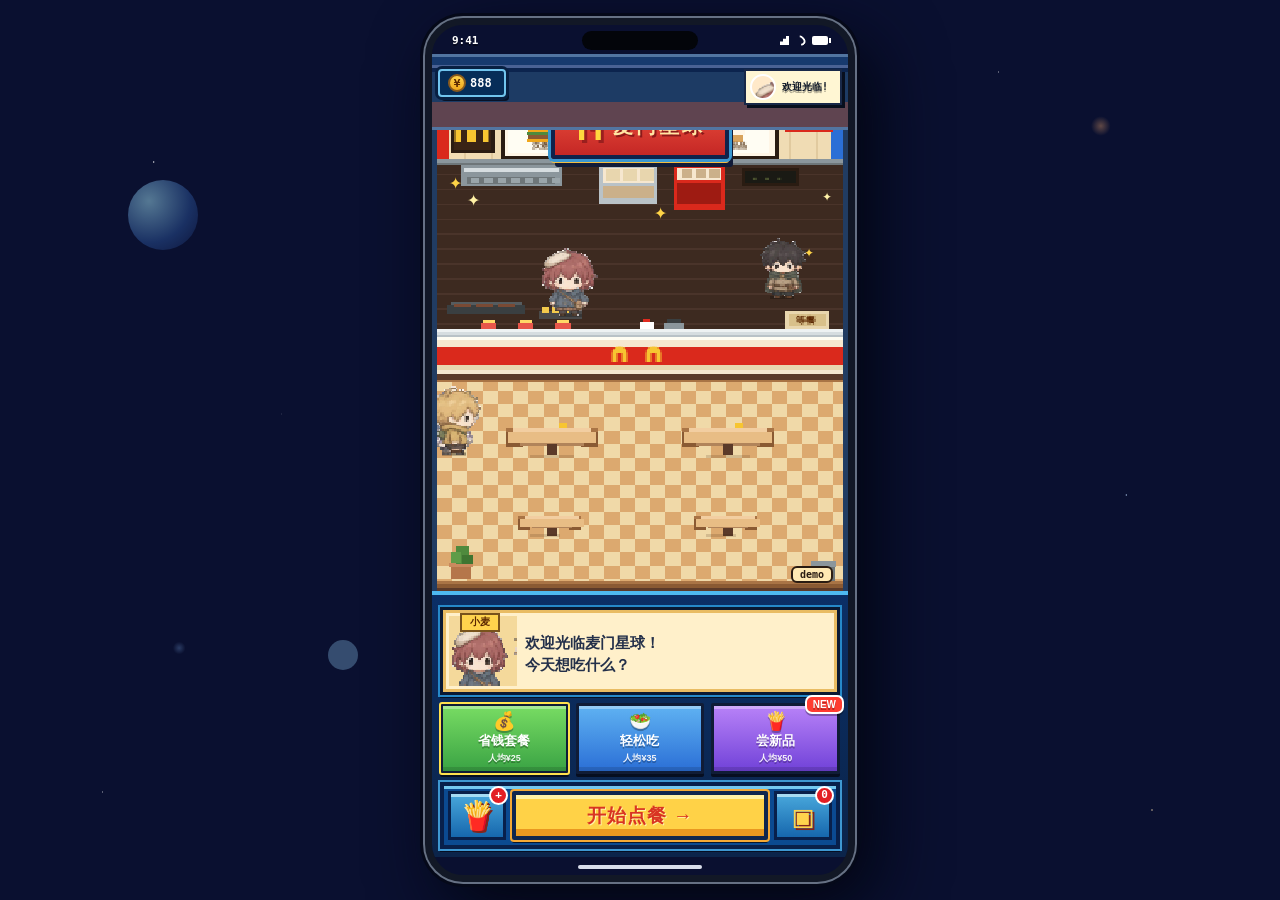
==== docs/index.html @ 7ef3aaca "新增 GitHub Pages 静态演示版：docs/ 目录（static-api.js 垫片在浏览器本地实现推荐引擎/demo订单/评价墙，无真实支付）" ====
<!DOCTYPE html>
<html lang="zh-CN">
<head>
<meta charset="UTF-8">
<meta name="viewport" content="width=device-width, initial-scale=1.0, maximum-scale=1.0, user-scalable=no, viewport-fit=cover">
<title>麦门星球 · AI 点单小游戏</title>
<link rel="stylesheet" href="style.css">
</head>
<body>
  <!-- 星空背景（桌面端手机壳外可见） -->
  <div id="sky" class="stars"></div>

  <!-- 手机机身 -->
  <div id="phone" class="stars">
    <div id="island"></div>
    <div id="statusbar">
      <span>9:41</span>
      <span class="sb-right"><i class="sig"></i><i class="wifi"></i><i class="bat"></i></span>
    </div>

    <div id="app">
      <!-- 顶部 HUD -->
      <div id="hud">
        <div class="coin"><span class="c-ico">¥</span><b id="coins">888</b></div>
        <div class="welcome"><span class="mini-avatar" id="mini-avatar"></span><span>欢迎光临!</span></div>
      </div>

      <!-- 场景：像素门店 -->
      <div id="scene-wrap">
        <canvas id="scene" width="240" height="280"></canvas>
        <!-- 招牌（DOM 层，文字更锐） -->
        <div id="plaque"><span class="arch">M</span><span class="pt">麦门星球</span></div>
        <!-- 取餐号高光时刻 -->
        <div id="plate" class="hidden">
          <div class="plate-store" id="plate-store">麦门星球示例餐厅</div>
          <div class="plate-no" id="plate-no">No.888</div>
          <div class="plate-hint">凭这个号去门店取餐 ↑</div>
        </div>
        <span id="mode-tag">demo</span>
      </div>

      <!-- 底部：对话 + 选项 + 主按钮 -->
      <div id="panel">
        <div id="dialog">
          <div class="avatar" id="avatar"></div>
          <div class="bubble"><span class="tag">小麦</span><span id="speech">今天想吃什么？</span></div>
        </div>
        <div id="card" class="hidden"></div>
        <div id="options"></div>
        <div id="actionbar">
          <div class="action-icon fries"><span>🍟</span><b>+</b></div>
          <button id="primary"><span id="primary-label">开始点餐 →</span></button>
          <div class="action-icon bag"><span>▣</span><b id="bag-count">0</b></div>
        </div>
      </div>
    </div>
  </div>

  <script src="static-api.js"></script>
  <script src="scene.js"></script>
  <script src="game.js"></script>
</body>
</html>
---- docs/style.css ----
/* 麦门星球 —— 星空手机壳 + 像素门店 + 底部对话条（对应 UI 设计稿） */
* { margin: 0; padding: 0; box-sizing: border-box; -webkit-tap-highlight-color: transparent; }
html, body { height: 100%; }
body {
  display: flex; align-items: center; justify-content: center;
  background: #070b24;
  font-family: "PingFang SC", "Microsoft YaHei", monospace;
  user-select: none; overflow: hidden;
}

/* ---------- 星空（CSS 像素星点，无图片依赖） ---------- */
.stars {
  background-color: #0a1030;
  background-image:
    radial-gradient(2px 2px at 12% 18%, rgba(255,255,255,.95), transparent 60%),
    radial-gradient(1.5px 1.5px at 78% 8%, rgba(255,255,255,.75), transparent 60%),
    radial-gradient(2px 2px at 33% 62%, rgba(255,246,200,.85), transparent 60%),
    radial-gradient(1px 1px at 55% 40%, rgba(255,255,255,.65), transparent 60%),
    radial-gradient(2px 2px at 88% 55%, rgba(190,220,255,.85), transparent 60%),
    radial-gradient(1px 1px at 66% 78%, rgba(255,255,255,.55), transparent 60%),
    radial-gradient(1.5px 1.5px at 8% 88%, rgba(255,255,255,.75), transparent 60%),
    radial-gradient(1px 1px at 42% 12%, rgba(255,255,255,.6), transparent 60%),
    radial-gradient(2px 2px at 90% 90%, rgba(255,230,180,.85), transparent 60%),
    radial-gradient(1px 1px at 22% 46%, rgba(255,255,255,.55), transparent 60%),
    radial-gradient(14px 14px at 86% 14%, rgba(255,176,110,.35), transparent 70%),
    radial-gradient(9px 9px at 14% 72%, rgba(140,190,255,.25), transparent 70%);
}
#sky { position: fixed; inset: 0; }

/* ---------- 手机机身 ---------- */
#phone {
  position: relative; z-index: 1;
  width: 100%; max-width: 430px; height: 100%; max-height: 932px;
  display: flex; flex-direction: column; overflow: hidden;
}
@media (min-width: 480px) {
  #phone {
    border-radius: 34px; border: 7px solid #1b2450;
    box-shadow: 0 0 0 3px #070b24, 0 26px 60px rgba(0,0,0,.65);
  }
}

/* 状态栏 */
#statusbar {
  flex: none; display: flex; justify-content: space-between; align-items: center;
  padding: 8px 20px 4px; font-size: 13px; font-weight: 700; color: #fff;
  text-shadow: 0 2px 0 rgba(0,0,0,.4);
}
.sb-right { display: inline-flex; align-items: center; gap: 6px; }
.sig, .wifi, .bat { display: inline-block; background: #fff; }
.sig { width: 12px; height: 9px; clip-path: polygon(0 100%, 25% 100%, 25% 60%, 50% 60%, 50% 30%, 75% 30%, 75% 0, 100% 0, 100% 100%); }
.wifi { width: 11px; height: 9px; border-radius: 50%; background: transparent;
  border: 2px solid #fff; border-bottom-color: transparent; border-left-color: transparent; transform: rotate(45deg); }
.bat { width: 16px; height: 9px; border-radius: 2px; position: relative; }
.bat::after { content: ''; position: absolute; right: -3px; top: 2px; width: 2px; height: 5px; background: #fff; }

#app { flex: 1; display: flex; flex-direction: column; min-height: 0; position: relative; }

/* ---------- 顶部 HUD ---------- */
#hud {
  position: absolute; top: 6px; left: 0; right: 0; z-index: 5;
  display: flex; justify-content: space-between; align-items: center;
  padding: 0 12px; pointer-events: none;
}
.coin {
  display: inline-flex; align-items: center; gap: 4px;
  background: linear-gradient(#fffdf3, #ffe9b3);
  border: 3px solid #2a1c12; border-radius: 20px;
  padding: 3px 12px 3px 8px; font-weight: 900; font-size: 15px; color: #6b3f10;
  box-shadow: 3px 3px 0 rgba(0,0,0,.35);
}
.c-ico {
  display: inline-flex; align-items: center; justify-content: center;
  width: 18px; height: 18px; border-radius: 50%;
  background: linear-gradient(#ffd34d, #f0a71c); border: 2px solid #8a5a1d;
  font-size: 11px; color: #5a2600; font-style: normal; font-weight: 900;
}
.welcome {
  display: inline-flex; align-items: center; gap: 6px;
  background: linear-gradient(#e8564a, #c1271b);
  border: 3px solid #2a1c12; border-radius: 20px;
  padding: 3px 12px 3px 4px; font-weight: 800; font-size: 14px; color: #fff;
  text-shadow: 0 2px 0 rgba(0,0,0,.35);
  box-shadow: 3px 3px 0 rgba(0,0,0,.35);
}
.mini-avatar {
  width: 26px; height: 26px; border-radius: 50%;
  border: 2px solid #fff; background: #ffe9c9;
  background-repeat: no-repeat; background-size: 177px 238px; /* 4格图集 1.2 倍 */
}

/* ---------- 场景 ---------- */
#scene-wrap { flex: 1; position: relative; min-height: 0; overflow: hidden; }
#scene { position: absolute; inset: 0; width: 100%; height: 100%; image-rendering: pixelated; }

/* 招牌门头 */
#plaque {
  position: absolute; top: 0; left: 50%; transform: translateX(-50%); z-index: 4;
  display: flex; align-items: center; gap: 8px;
  padding: 6px 18px 10px; border-radius: 0 0 14px 14px;
  background: linear-gradient(#e8564a, #c1271b);
  border: 4px solid #2a1c12; border-top: 0;
  box-shadow: 4px 4px 0 rgba(0,0,0,.35);
}
#plaque .arch {
  display: inline-flex; align-items: center; justify-content: center;
  width: 24px; height: 24px; border-radius: 50%;
  background: linear-gradient(#ffd34d, #f0a71c); border: 3px solid #8a5a1d;
  color: #a4160e; font-weight: 900; font-size: 15px;
}
#plaque .pt {
  font-size: 21px; font-weight: 900; color: #ffd34d; letter-spacing: 3px;
  text-shadow: 2px 2px 0 #7e140c;
}

/* 模式角标 */
#mode-tag {
  position: absolute; right: 10px; bottom: 8px; z-index: 5;
  font-size: 10px; font-weight: 800; color: #2a1c12;
  background: #ffe9b3; border: 2px solid #2a1c12; border-radius: 6px; padding: 1px 7px;
}
#mode-tag.live { background: #da291c; color: #fff; border-color: #7e140c; }

/* 取餐号弹层 */
#plate {
  position: absolute; inset: 0; z-index: 6;
  display: flex; flex-direction: column; align-items: center; justify-content: center; gap: 8px;
  background: rgba(24, 14, 6, .62);
}
#plate.hidden { display: none; }
.plate-store {
  background: #ffd34d; color: #4a2410; font-weight: 900;
  padding: 5px 14px; border: 4px solid #2a1c12; font-size: 14px;
  box-shadow: 4px 4px 0 rgba(0,0,0,.4);
}
.plate-no {
  font-size: 54px; font-weight: 900; color: #fff; letter-spacing: 3px;
  background: #da291c; border: 5px solid #7e140c; padding: 4px 28px;
  box-shadow: 6px 6px 0 rgba(0,0,0,.45);
}
.plate-hint { color: #ffe9b3; font-size: 13px; font-weight: 700; text-shadow: 1px 1px 0 #2a160a; }

/* ---------- 底部面板 ---------- */
#panel {
  flex: none; display: flex; flex-direction: column; gap: 10px;
  padding: 14px 14px calc(14px + env(safe-area-inset-bottom));
}

/* 对话框 */
#dialog { display: flex; align-items: stretch; gap: 0; border:4px solid #0a1d45; outline:2px solid #2689c9; background:#fff2cb; box-shadow:inset 0 3px 0 #ffe18a,0 4px 0 #050e23; padding:6px; }
.avatar {
  flex: none; width: 62px; height: 62px; border-radius: 50%;
  border: 4px solid #16233f; background: #ffe9c9; overflow: hidden;
  box-shadow: 3px 3px 0 rgba(0,0,0,.35);
  background-repeat: no-repeat;
}
.bubble {
  position: relative; flex: 1; min-width: 0;
  background: #fffdf3; border: 4px solid #16233f; border-radius: 12px;
  padding: 10px 12px; font-size: 15px; font-weight: 700; color: #24304a; line-height: 1.45;
  box-shadow: 4px 4px 0 rgba(0,0,0,.35);
}
.bubble .tag {
  position: absolute; top: -13px; left: 10px;
  background: #ffd34d; border: 3px solid #16233f; border-radius: 8px;
  padding: 1px 9px; font-size: 12px; font-weight: 900; color: #5a2600;
}
#speech { display: block; }
#speech small, #speech .dim { color: #7c8aa5; font-size: 12px; font-weight: 600; }

/* 订单小票卡 */
#card {
  background: #fffdf3; border: 4px solid #16233f; border-radius: 12px;
  padding: 8px 11px; font-size: 13px; color: #33405a; line-height: 1.5;
  max-height: 128px; overflow-y: auto; box-shadow: 4px 4px 0 rgba(0,0,0,.3);
}
#card .c-hdr { display: flex; justify-content: space-between; font-weight: 900; color: #16233f; }
#card .c-row { display: flex; justify-content: space-between; }
#card .c-sum { border-top: 2px dashed #b9c4d8; margin-top: 4px; padding-top: 4px; font-weight: 900; color: #c1271b; }
#card .c-reason { color: #7c8aa5; font-size: 12px; }
#card .bar { height: 10px; border: 2px solid #16233f; border-radius: 6px; background: #e8edf5; overflow: hidden; margin-top: 6px; }
#card .bar i { display: block; height: 100%; background: linear-gradient(90deg, #6fd35b, #ffd34d); }
.hidden { display: none !important; }

/* 选项卡片 */
#options { display: grid; grid-template-columns: repeat(3, 1fr); gap: 10px; }
#options.cols2 { grid-template-columns: repeat(2, 1fr); }
.opt {
  position: relative; min-height: 68px; padding: 6px 4px;
  border: 4px solid #101a33; border-radius: 12px;
  background: linear-gradient(#5fb2f2, #2b6fd6);
  color: #fff; font-weight: 800; font-size: 16px;
  display: flex; flex-direction: column; align-items: center; justify-content: center; gap: 2px;
  box-shadow: 0 5px 0 rgba(0,0,0,.38); text-shadow: 0 2px 0 rgba(0,0,0,.28);
  cursor: pointer;
}
.opt.tone-green  { background: linear-gradient(#78dc63, #3aa344); }
.opt.tone-purple { background: linear-gradient(#b882f8, #7142d8); }
.opt.tone-red    { background: linear-gradient(#ff7a6e, #d33a2a); }
.opt.tone-yellow { background: linear-gradient(#ffd867, #f0a71c); color: #5a2600; text-shadow: 0 2px 0 rgba(255,255,255,.5); }
.opt:active { transform: translateY(3px); box-shadow: 0 2px 0 rgba(0,0,0,.38); }
.opt.sel { outline: 4px solid #ffe14d; outline-offset: -1px; }
.opt .oi { font-size: 21px; line-height: 1; }
.opt .os { font-size: 11px; font-weight: 700; opacity: .92; }
.opt .new {
  position: absolute; top: -11px; right: -7px;
  background: #ff3b30; color: #fff; font-size: 10px; font-weight: 900;
  padding: 2px 6px; border-radius: 7px; border: 2px solid #fff;
  box-shadow: 0 2px 0 rgba(0,0,0,.3);
}
.opt .check { position: absolute; top: 4px; left: 6px; font-size: 12px; }

/* 主按钮 */
#primary {
  width: 100%; height: 58px;
  border: 4px solid #6b3400; border-radius: 14px;
  background: linear-gradient(#ffd867, #f5a01c);
  color: #5a2600; font-weight: 900; font-size: 20px; letter-spacing: 1px;
  box-shadow: 0 6px 0 #b96f00;
  display: flex; align-items: center; justify-content: center; gap: 10px;
  cursor: pointer;
}
/* Reference-driven presentation: metallic phone, RPG frames, compact single screen. */
#phone { width:min(430px,94vw); height:96dvh; max-height:940px; border:7px solid #121826; border-radius:38px; box-shadow:0 0 0 2px #667184,0 0 0 5px #050919,18px 24px 70px #020510; padding-bottom:18px; }
#phone::after { content:''; position:absolute; bottom:6px; left:35%; width:30%; height:4px; border-radius:8px; background:#d9deeb; }
#island { position:absolute; top:6px; left:36%; width:28%; height:19px; border-radius:20px; background:#03050a; z-index:20; }
#statusbar { padding:9px 20px 7px; font-size:11px; }
#hud { position:absolute; top:0; left:0; right:0; padding:12px 6px; height:76px; flex:none; background:linear-gradient(#173a6e 0 11%,#4a6294 11% 15%,#0c244e 15% 21%,#1d3b64 21% 65%,#5f4450 65%); border-block:3px solid #5275a1; z-index:8; align-items:flex-start; }
#hud .coin { color:#fff; background:#062d58; border-color:#71c5ee; box-shadow:0 0 0 3px #082042,3px 4px 0 #071227; }
#hud .welcome { color:#121b2b; background:#fff6d3; border-color:#182848; border-radius:0; box-shadow:3px 3px 0 #080f1e; font-size:10px; }
.coin,.welcome { font-size:12px; border-radius:4px; border-width:2px; }
#plaque { top:41px; padding:6px 20px 8px; border:4px solid #10224b; border-radius:3px; background:linear-gradient(#ef5440,#c52725); box-shadow:0 0 0 3px #3b98d1,0 4px 0 #f3bd42,4px 8px 0 #111b38; }
#plaque::before,#plaque::after { content:'✦'; position:absolute; color:#ffd94d; font-size:15px; top:15px; }
#plaque::before { left:-19px; } #plaque::after { right:-19px; }
#plaque .arch { width:30px; height:42px; border:0; border-radius:0; background:transparent; font-size:42px; line-height:42px; color:#ffd93e; text-shadow:3px 3px 0 #9a1f1e; }
#plaque .pt { font-size:25px; letter-spacing:2px; text-shadow:2px 2px 0 #8c191a; }
#plaque .pt { font-size:20px; letter-spacing:3px; color:#ffe7a4; }
#scene-wrap { border-inline:5px solid #213c62; background:#e6c48a; padding-top:24px; }
#scene-wrap::before { content:'✦'; position:absolute; left:12px; top:115px; z-index:5; color:#ffd447; font-size:22px; text-shadow:18px 17px 0 #fff1a5,205px 30px 0 #ffd447; }
#scene-wrap::after { content:'✦'; position:absolute; right:11px; top:132px; z-index:5; color:#fff2a8; font-size:16px; text-shadow:-18px 56px 0 #ffd447; }
#scene { object-fit:fill; }
#panel { background:linear-gradient(#0b2f66,#0b244a); border-top:4px solid #4eb9ef; gap:8px; padding:12px 8px 8px; max-height:48%; overflow:auto; flex-shrink:0; }
#actionbar { display:grid; grid-template-columns:58px 1fr 58px; gap:6px; align-items:center; padding:5px 4px; background:#0b4a91; border:4px solid #08204b; outline:2px solid #3e98d1; box-shadow:inset 0 3px 0 #74c8ef,0 3px 0 #050e23; }
#actionbar #primary { width:100%; }
.action-icon { height:49px; position:relative; display:flex; align-items:center; justify-content:center; border:3px solid #08204b; background:linear-gradient(#49a8dc,#1667ad); box-shadow:inset 0 3px 0 #a6dcf3; color:#ffd34d; }
.action-icon span { font-size:28px; filter:drop-shadow(2px 2px 0 #82251d); }
.action-icon b { position:absolute; right:-5px; top:-8px; min-width:19px; height:19px; padding:0 4px; border-radius:12px; background:#e31e24; border:2px solid #fff; color:#fff; font:bold 11px monospace; text-align:center; }
.action-icon.bag span { color:#ffd34d; font-size:31px; }
#dialog { gap:0; border:3px solid #0a1933; background:#fff0ca; box-shadow:inset 0 0 0 3px #e9bc63,0 3px 0 #061226; padding:6px; min-height:76px; }
.avatar { width:68px; height:70px; border-radius:0; border:0; background-color:#f4d99b; box-shadow:none; image-rendering:pixelated; }
.bubble { border:0; border-radius:0; box-shadow:none; background:transparent; padding:17px 8px 6px; font-size:15px; }
.bubble .tag { top:-3px; left:-57px; border-radius:0; border:2px solid #79531c; font-size:10px; padding:0 8px; }
#options { gap:7px; }
#options.cols1 { grid-template-columns:1fr; }
#options.cols5 { grid-template-columns:repeat(5,minmax(0,1fr)); }
.opt { min-height:66px; border-radius:2px; border:3px solid #101c36; font-size:13px; box-shadow:inset 0 3px 0 #ffffff55,inset 0 -4px 0 #00000022,0 3px 0 #060e20; }
.opt .oi { font-size:18px; }
.opt .os { font-size:9px; }
.opt.sel { outline-width:2px; }
#primary { position:relative; flex:none; height:49px; border-radius:2px; border:4px solid #10264d; outline:2px solid #f4a936; color:#d93422; background:linear-gradient(#fff0a4 0 10%,#ffd247 10% 82%,#e99820 82%); box-shadow:0 3px 0 #07172e; font-size:19px; font-weight:900; text-shadow:1px 1px 0 #fff4a9; }
#card { border-radius:2px; max-height:110px; flex-shrink:0; font-size:12px; }
#sky::after { content:''; position:absolute; width:70px; height:70px; left:10%; top:20%; border-radius:50%; background:radial-gradient(circle at 30% 30%,#87bdd5,#254786 60%,#101a44); box-shadow:180px 440px 0 -20px #527599; opacity:.6; }
@media(max-height:740px) { #panel { gap:6px; padding:9px 7px; } .opt { min-height:50px; } #primary { height:44px; } #dialog { min-height:64px; } .avatar { height:52px; } #plaque .pt { font-size:16px; } }
#primary:active { transform: translateY(3px); box-shadow: 0 1px 0 #b96f00; }
#primary:disabled { filter: grayscale(.55); opacity: .85; box-shadow: 0 4px 0 #7a5a2a; }
#primary .pico { font-size: 23px; }
#primary .badge-cart {
  position: absolute; right: 12px;
  background: #e02b20; color: #fff; border: 2px solid #fff; border-radius: 999px;
  font-size: 11px; font-weight: 900; padding: 1px 8px;
}
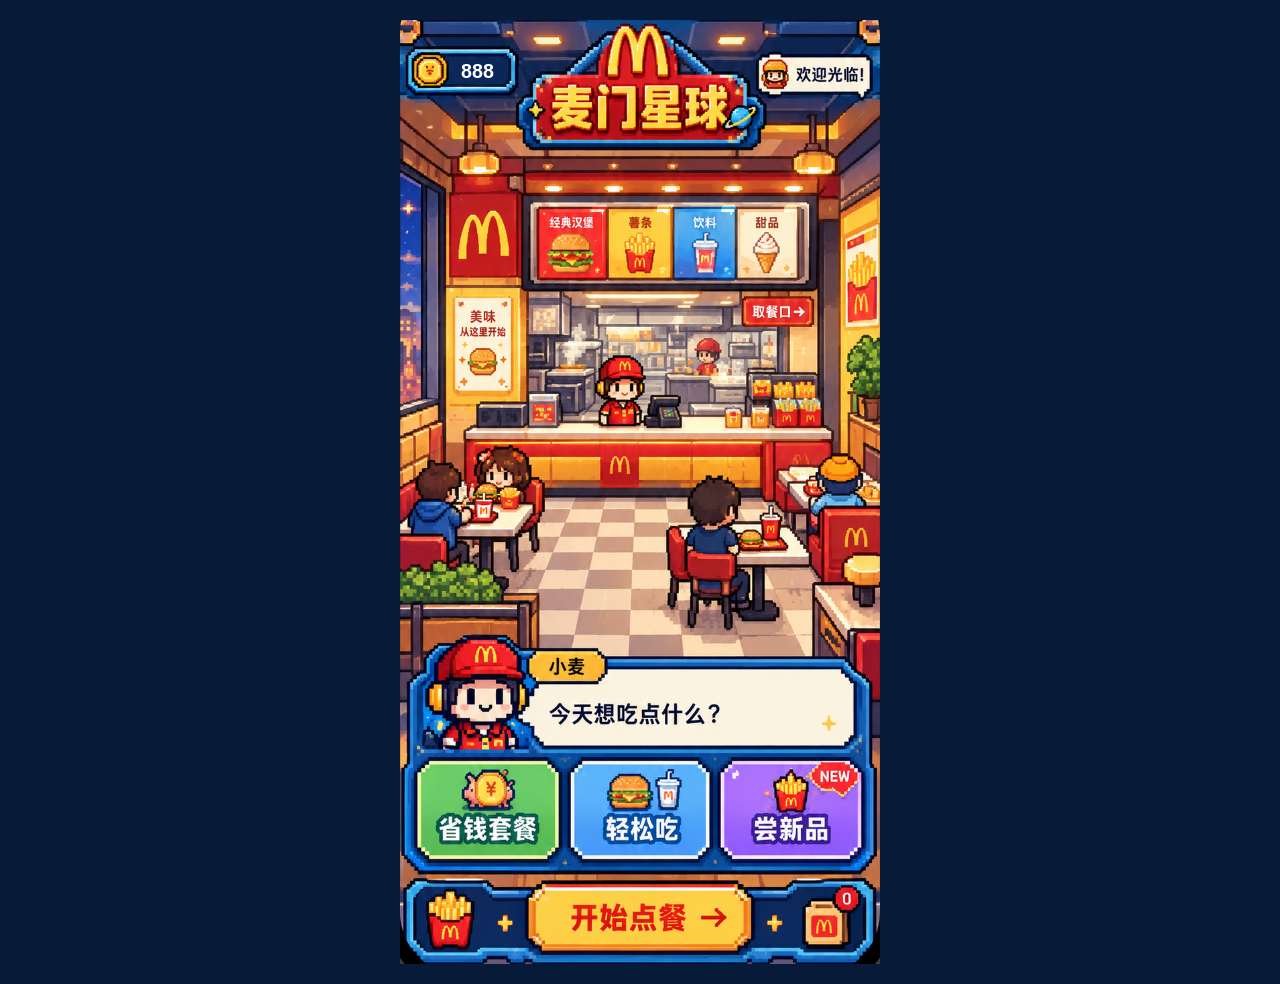
==== commit 837c2bc3: "场景接入顾客对话：点击小人/自动随机弹出气泡对话（web/ 与 docs/ Pages 版同步） - web/：新增 #customer-dialogue（透明热区 + 气泡），点击小人或气泡换句、5" ====
--- a/docs/index.html
+++ b/docs/index.html
@@ -2,60 +2,51 @@
 <html lang="zh-CN">
 <head>
 <meta charset="UTF-8">
-<meta name="viewport" content="width=device-width, initial-scale=1.0, maximum-scale=1.0, user-scalable=no, viewport-fit=cover">
-<title>麦门星球 · AI 点单小游戏</title>
+<meta name="viewport" content="width=device-width, initial-scale=1, viewport-fit=cover">
+<meta name="theme-color" content="#071b38">
+<title>麦门星球 · 像素点餐</title>
 <link rel="stylesheet" href="style.css">
 </head>
 <body>
-  <!-- 星空背景（桌面端手机壳外可见） -->
-  <div id="sky" class="stars"></div>
-
-  <!-- 手机机身 -->
-  <div id="phone" class="stars">
-    <div id="island"></div>
-    <div id="statusbar">
-      <span>9:41</span>
-      <span class="sb-right"><i class="sig"></i><i class="wifi"></i><i class="bat"></i></span>
-    </div>
-
-    <div id="app">
-      <!-- 顶部 HUD -->
+  <main id="app" data-state="title" aria-label="麦门星球点餐小游戏">
+    <section id="scene-wrap" aria-label="像素餐厅静态场景">
+      <img id="scene" src="assets/reference/restaurant.png" width="716" height="920" alt="麦门星球餐厅：招牌、菜单、后厨店员和正在用餐的客人" fetchpriority="high">
       <div id="hud">
-        <div class="coin"><span class="c-ico">¥</span><b id="coins">888</b></div>
-        <div class="welcome"><span class="mini-avatar" id="mini-avatar"></span><span>欢迎光临!</span></div>
+        <span id="coins" data-initial="true" role="status" aria-label="游戏金币">888</span>
       </div>
-
-      <!-- 场景：像素门店 -->
-      <div id="scene-wrap">
-        <canvas id="scene" width="240" height="280"></canvas>
-        <!-- 招牌（DOM 层，文字更锐） -->
-        <div id="plaque"><span class="arch">M</span><span class="pt">麦门星球</span></div>
-        <!-- 取餐号高光时刻 -->
-        <div id="plate" class="hidden">
-          <div class="plate-store" id="plate-store">麦门星球示例餐厅</div>
-          <div class="plate-no" id="plate-no">No.888</div>
-          <div class="plate-hint">凭这个号去门店取餐 ↑</div>
-        </div>
-        <span id="mode-tag">demo</span>
+      <span id="scene-status" class="sr-only" role="status"></span>
+      <div id="customer-dialogue">
+        <span id="customer-dialogue-status" class="sr-only" role="status">点击餐厅里的小人，他们会说话</span>
+        <button type="button" class="customer-hotspot" id="hotspot-blue" data-guest="blue" aria-label="和左侧蓝衣顾客聊天"></button>
+        <button type="button" class="customer-hotspot" id="hotspot-front" data-guest="front" aria-label="和正面顾客聊天"></button>
+        <button type="button" class="customer-bubble hidden" id="bubble-blue" data-guest="blue">
+          <span class="line">我也觉得！</span><span class="sr-only">，点击换一句</span>
+        </button>
+        <button type="button" class="customer-bubble hidden" id="bubble-front" data-guest="front">
+          <span class="line">这个新品夯爆了！</span><span class="sr-only">，点击换一句</span>
+        </button>
       </div>
-
-      <!-- 底部：对话 + 选项 + 主按钮 -->
-      <div id="panel">
-        <div id="dialog">
-          <div class="avatar" id="avatar"></div>
-          <div class="bubble"><span class="tag">小麦</span><span id="speech">今天想吃什么？</span></div>
-        </div>
-        <div id="card" class="hidden"></div>
-        <div id="options"></div>
-        <div id="actionbar">
-          <div class="action-icon fries"><span>🍟</span><b>+</b></div>
-          <button id="primary"><span id="primary-label">开始点餐 →</span></button>
-          <div class="action-icon bag"><span>▣</span><b id="bag-count">0</b></div>
-        </div>
+      <span id="mode-tag" class="hidden">demo</span>
+      <div id="plate" class="hidden" role="status" aria-live="polite">
+        <div class="plate-store" id="plate-store">麦门星球示例餐厅</div>
+        <div class="plate-no" id="plate-no">No.888</div>
+        <div class="plate-hint">凭这个号去门店取餐 ↑</div>
       </div>
-    </div>
-  </div>
-
+    </section>
+    <section id="panel" aria-label="点餐操作">
+      <div id="dialog">
+        <span class="sr-only">小麦：</span>
+        <div class="bubble"><span id="speech" aria-live="polite">今天想吃点什么？</span></div>
+      </div>
+      <div id="card" class="hidden"></div>
+      <div id="options"></div>
+      <div id="actionbar">
+        <span class="action-icon fries" aria-hidden="true"></span>
+        <button id="primary" type="button"><span id="primary-label">开始点餐 →</span></button>
+        <span class="action-icon bag" aria-label="当前餐品数量"><b id="bag-count" role="status">0</b></span>
+      </div>
+    </section>
+  </main>
   <script src="static-api.js"></script>
   <script src="scene.js"></script>
   <script src="game.js"></script>
--- a/docs/style.css
+++ b/docs/style.css
@@ -1,271 +1,132 @@
-/* 麦门星球 —— 星空手机壳 + 像素门店 + 底部对话条（对应 UI 设计稿） */
-* { margin: 0; padding: 0; box-sizing: border-box; -webkit-tap-highlight-color: transparent; }
-html, body { height: 100%; }
-body {
-  display: flex; align-items: center; justify-content: center;
-  background: #070b24;
-  font-family: "PingFang SC", "Microsoft YaHei", monospace;
-  user-select: none; overflow: hidden;
+/* 原图切片共享同一 716px 坐标系；文字、订单和按钮仍由 DOM 驱动。 */
+:root { color-scheme: light; --navy: #071b38; --cream: #fff5dc; --blue: #258dcc; --yellow: #ffcf48; }
+* { box-sizing: border-box; }
+html { min-height: 100%; background: var(--navy); }
+body { margin: 0; min-height: 100dvh; padding: env(safe-area-inset-top) 0 env(safe-area-inset-bottom); background: var(--navy); color: #101b35; font-family: "PingFang SC", "Microsoft YaHei", sans-serif; }
+button { font: inherit; cursor: pointer; -webkit-tap-highlight-color: transparent; touch-action: manipulation; }
+button:disabled { cursor: wait; }
+button:focus-visible, a:focus-visible { outline: 3px solid #fff49b; outline-offset: 3px; }
+.hidden { display: none !important; }
+.sr-only { position: absolute !important; width: 1px !important; height: 1px !important; padding: 0 !important; margin: -1px !important; overflow: hidden !important; clip-path: inset(50%) !important; white-space: nowrap !important; border: 0 !important; }
+#app { position: relative; width: 100%; max-width: 480px; margin: 0 auto; container-type: inline-size; background: var(--navy); }
+#scene-wrap { position: relative; width: 100%; }
+#scene { display: block; width: 100%; height: auto; }
+#scene-wrap { overflow: hidden; }
+#hud { position: absolute; inset: 0; pointer-events: none; }
+#coins { position: absolute; left: 11.59%; top: 6.3%; width: 9.08%; height: 4.13%; display: flex; align-items: center; justify-content: center; background: url('assets/reference/coin-blank.png') center / 100% 100%; color: #fff; font-size: 4.1cqw; font-weight: 800; font-variant-numeric: tabular-nums; }
+#coins[data-initial="true"] { background: none; color: transparent; }
+#panel { position: relative; }
+#dialog { position: relative; width: 100%; aspect-ratio: 716 / 178; background: url('assets/reference/dialog-blank.png') center / 100% 100% no-repeat; }
+.bubble { position: absolute; left: 31%; right: 9%; top: 43%; bottom: 14%; display: flex; align-items: center; min-width: 0; }
+#speech { font-size: clamp(12px, 3.7cqw, 18px); font-weight: 750; line-height: 1.45; overflow-wrap: anywhere; }
+#speech small { font-size: .76em; font-weight: 600; color: #5d6476; }
+#app[data-state="title"] #dialog { background-image: url('assets/reference/dialog.png'); }
+#app[data-state="title"] #speech, #app[data-state="title"] #primary-label, .home-option > * { position: absolute; width: 1px; height: 1px; overflow: hidden; clip-path: inset(50%); white-space: nowrap; }
+#options { display: grid; grid-template-columns: repeat(3, minmax(0, 1fr)); gap: 2cqw; padding: 2cqw 3cqw 3cqw; background: #103b69; }
+#options.cols1 { grid-template-columns: 1fr; }
+#options.cols2 { grid-template-columns: repeat(2, minmax(0, 1fr)); }
+#options.cols5 { grid-template-columns: repeat(5, minmax(0, 1fr)); }
+.opt { position: relative; min-width: 0; min-height: 68px; padding: 9px 5px; display: flex; flex-direction: column; align-items: center; justify-content: center; gap: 4px; border: 3px solid #102447; border-radius: 0; box-shadow: inset 0 0 0 2px #efffe4, inset 0 -6px 0 #0002, 0 3px 0 #050f24; color: #fff; background: #4aabed; font-weight: 850; text-shadow: 1px 2px #18365c; }
+.opt.tone-green { background: #6bc957; }
+.opt.tone-purple { background: #9660eb; }
+.opt.tone-yellow { background: #ffd156; color: #563011; text-shadow: none; }
+.opt.tone-red { background: #ed6651; }
+.opt .oi { font-size: 21px; }
+.opt .ol { font-size: clamp(12px, 3.5cqw, 17px); }
+.opt .os { font-size: 11px; }
+.opt .check { position: absolute; top: 3px; left: 6px; color: #082b13; }
+.opt.sel, .opt[aria-pressed="true"] { outline: 3px solid var(--yellow); outline-offset: -1px; }
+.opt:active { filter: brightness(.9); }
+#app[data-state="title"] #options { position: relative; aspect-ratio: 716 / 180; background: url('assets/reference/choices.png') center / 100% 100% no-repeat; padding: 0; display: block; }
+#app[data-state="title"] .home-option { position: absolute; top: 4%; height: 82%; min-height: 0; width: 29.5%; padding: 0; border: 0; box-shadow: none; background: transparent; }
+.home-option[data-art="save"] { left: 3.6%; }
+.home-option[data-art="light"] { left: 35.7%; }
+.home-option[data-art="new"] { left: 67.8%; }
+#app[data-state="title"] .home-option.sel { outline: none; }
+#app[data-state="title"] .home-option:focus-visible { outline: 3px solid #fff49b; outline-offset: -4px; }
+#app[data-state="title"] .home-option:active { background: #fff2; }
+#actionbar { position: relative; aspect-ratio: 716 / 130; background: url('assets/reference/action-blank.png') center / 100% 100% no-repeat; }
+#app[data-state="title"] #actionbar { background-image: url('assets/reference/action.png'); }
+#primary { position: absolute; left: 27%; top: 12%; width: 44%; height: 71%; border: 0; background: transparent; display: flex; align-items: center; justify-content: center; padding: 4px 6px; color: #da2b16; font-size: clamp(14px, 5cqw, 24px); font-weight: 900; line-height: 1.1; }
+#primary:disabled { color: #795528; }
+#primary:active:not(:disabled) { background: #f5831633; }
+#primary .badge-cart { display: none; }
+#bag-count { position: absolute; right: 5.31%; top: 15.38%; width: 3.5%; height: 23.85%; display: flex; align-items: center; justify-content: center; background: url('assets/reference/badge-blank.png') center / 100% 100%; color: white; font: 800 3.5cqw monospace; }
+#app[data-state="title"] #bag-count { background: none; color: transparent; }
+#card { background: var(--cream); border: 4px solid #153866; outline: 2px solid #50b5ed; margin: 12px 4%; padding: 12px; font-size: 13px; line-height: 1.65; overflow-wrap: anywhere; }
+.c-hdr, .c-row, .c-sum { display: flex; justify-content: space-between; gap: 12px; }
+.c-row > :first-child { min-width: 0; }
+.c-row > :last-child { flex-shrink: 0; }
+.c-hdr { font-weight: 800; flex-wrap: wrap; }
+.c-sum { border-top: 2px dashed #cfb889; padding-top: 8px; margin-top: 8px; color: #ba311f; font-weight: 800; flex-wrap: wrap; }
+.c-reason { color: #5e6170; font-size: 12px; }
+.c-row .c-reason { flex-shrink: 1; }
+a { color: #0c659a; }
+.bar { height: 12px; background: #d7dce0; border: 2px solid #153866; margin: 10px 0; }
+.bar i { display: block; height: 100%; background: #69c95a; }
+#plate { position: absolute; inset: 0; z-index: 10; background: #071b38b8; display: flex; flex-direction: column; align-items: center; justify-content: center; gap: 16px; padding: 20px; text-align: center; }
+.plate-store { color: var(--cream); font-size: 16px; font-weight: 700; overflow-wrap: anywhere; max-width: 100%; }
+.plate-no { background: #d93022; border: 4px solid #ffd24c; padding: 12px; color: #fff8da; box-shadow: 0 0 0 4px #123663; font-size: clamp(28px, 9cqw, 44px); font-weight: 900; max-width: 100%; overflow-wrap: anywhere; }
+.plate-hint { color: var(--cream); font-size: 13px; }
+#app:not([data-state="title"]) #dialog { min-height: 116px; }
+#app:not([data-state="title"]) .bubble { top: 40%; bottom: 12%; }
+#app[data-state="ready"] #dialog { min-height: 155px; }
+.cols5 .opt { padding: 8px 2px; }
+.cols5 .ol { font-size: 12px; overflow-wrap: anywhere; }
+@media (min-width: 600px) { body { padding-block: max(20px, env(safe-area-inset-top)) max(20px, env(safe-area-inset-bottom)); } }
+@media (prefers-reduced-motion: no-preference) { .opt, #primary { transition: filter 100ms, background-color 100ms; } }
+
+/* 邻桌顾客对话框：复用 716×920 场景百分比坐标系，气泡尾巴固定在人物头顶，文字增多向上展开。 */
+#customer-dialogue { position: absolute; inset: 0; z-index: 3; pointer-events: none; }
+#customer-dialogue[inert] { visibility: hidden; }
+.customer-bubble {
+  position: absolute;
+  pointer-events: auto;
+  min-height: 44px;
+  max-width: 46%;
+  padding: 7px 9px;
+  display: flex;
+  align-items: center;
+  justify-content: center;
+  background: var(--cream);
+  border: 3px solid #0c2446;
+  box-shadow: 0 0 0 2px #51b7ef;
+  color: #101b35;
+  font-size: clamp(12px, 3.4cqw, 16px);
+  font-weight: 850;
+  line-height: 1.3;
+  text-align: center;
+  overflow-wrap: anywhere;
 }
-
-/* ---------- 星空（CSS 像素星点，无图片依赖） ---------- */
-.stars {
-  background-color: #0a1030;
-  background-image:
-    radial-gradient(2px 2px at 12% 18%, rgba(255,255,255,.95), transparent 60%),
-    radial-gradient(1.5px 1.5px at 78% 8%, rgba(255,255,255,.75), transparent 60%),
-    radial-gradient(2px 2px at 33% 62%, rgba(255,246,200,.85), transparent 60%),
-    radial-gradient(1px 1px at 55% 40%, rgba(255,255,255,.65), transparent 60%),
-    radial-gradient(2px 2px at 88% 55%, rgba(190,220,255,.85), transparent 60%),
-    radial-gradient(1px 1px at 66% 78%, rgba(255,255,255,.55), transparent 60%),
-    radial-gradient(1.5px 1.5px at 8% 88%, rgba(255,255,255,.75), transparent 60%),
-    radial-gradient(1px 1px at 42% 12%, rgba(255,255,255,.6), transparent 60%),
-    radial-gradient(2px 2px at 90% 90%, rgba(255,230,180,.85), transparent 60%),
-    radial-gradient(1px 1px at 22% 46%, rgba(255,255,255,.55), transparent 60%),
-    radial-gradient(14px 14px at 86% 14%, rgba(255,176,110,.35), transparent 70%),
-    radial-gradient(9px 9px at 14% 72%, rgba(140,190,255,.25), transparent 70%);
+.customer-bubble::after {
+  content: '';
+  position: absolute;
+  bottom: -8px;
+  width: 12px;
+  height: 12px;
+  background: var(--cream);
+  border-right: 3px solid #0c2446;
+  border-bottom: 3px solid #0c2446;
+  transform: rotate(45deg);
 }
-#sky { position: fixed; inset: 0; }
-
-/* ---------- 手机机身 ---------- */
-#phone {
-  position: relative; z-index: 1;
-  width: 100%; max-width: 430px; height: 100%; max-height: 932px;
-  display: flex; flex-direction: column; overflow: hidden;
-}
-@media (min-width: 480px) {
-  #phone {
-    border-radius: 34px; border: 7px solid #1b2450;
-    box-shadow: 0 0 0 3px #070b24, 0 26px 60px rgba(0,0,0,.65);
-  }
-}
-
-/* 状态栏 */
-#statusbar {
-  flex: none; display: flex; justify-content: space-between; align-items: center;
-  padding: 8px 20px 4px; font-size: 13px; font-weight: 700; color: #fff;
-  text-shadow: 0 2px 0 rgba(0,0,0,.4);
-}
-.sb-right { display: inline-flex; align-items: center; gap: 6px; }
-.sig, .wifi, .bat { display: inline-block; background: #fff; }
-.sig { width: 12px; height: 9px; clip-path: polygon(0 100%, 25% 100%, 25% 60%, 50% 60%, 50% 30%, 75% 30%, 75% 0, 100% 0, 100% 100%); }
-.wifi { width: 11px; height: 9px; border-radius: 50%; background: transparent;
-  border: 2px solid #fff; border-bottom-color: transparent; border-left-color: transparent; transform: rotate(45deg); }
-.bat { width: 16px; height: 9px; border-radius: 2px; position: relative; }
-.bat::after { content: ''; position: absolute; right: -3px; top: 2px; width: 2px; height: 5px; background: #fff; }
-
-#app { flex: 1; display: flex; flex-direction: column; min-height: 0; position: relative; }
-
-/* ---------- 顶部 HUD ---------- */
-#hud {
-  position: absolute; top: 6px; left: 0; right: 0; z-index: 5;
-  display: flex; justify-content: space-between; align-items: center;
-  padding: 0 12px; pointer-events: none;
-}
-.coin {
-  display: inline-flex; align-items: center; gap: 4px;
-  background: linear-gradient(#fffdf3, #ffe9b3);
-  border: 3px solid #2a1c12; border-radius: 20px;
-  padding: 3px 12px 3px 8px; font-weight: 900; font-size: 15px; color: #6b3f10;
-  box-shadow: 3px 3px 0 rgba(0,0,0,.35);
-}
-.c-ico {
-  display: inline-flex; align-items: center; justify-content: center;
-  width: 18px; height: 18px; border-radius: 50%;
-  background: linear-gradient(#ffd34d, #f0a71c); border: 2px solid #8a5a1d;
-  font-size: 11px; color: #5a2600; font-style: normal; font-weight: 900;
-}
-.welcome {
-  display: inline-flex; align-items: center; gap: 6px;
-  background: linear-gradient(#e8564a, #c1271b);
-  border: 3px solid #2a1c12; border-radius: 20px;
-  padding: 3px 12px 3px 4px; font-weight: 800; font-size: 14px; color: #fff;
-  text-shadow: 0 2px 0 rgba(0,0,0,.35);
-  box-shadow: 3px 3px 0 rgba(0,0,0,.35);
-}
-.mini-avatar {
-  width: 26px; height: 26px; border-radius: 50%;
-  border: 2px solid #fff; background: #ffe9c9;
-  background-repeat: no-repeat; background-size: 177px 238px; /* 4格图集 1.2 倍 */
-}
-
-/* ---------- 场景 ---------- */
-#scene-wrap { flex: 1; position: relative; min-height: 0; overflow: hidden; }
-#scene { position: absolute; inset: 0; width: 100%; height: 100%; image-rendering: pixelated; }
-
-/* 招牌门头 */
-#plaque {
-  position: absolute; top: 0; left: 50%; transform: translateX(-50%); z-index: 4;
-  display: flex; align-items: center; gap: 8px;
-  padding: 6px 18px 10px; border-radius: 0 0 14px 14px;
-  background: linear-gradient(#e8564a, #c1271b);
-  border: 4px solid #2a1c12; border-top: 0;
-  box-shadow: 4px 4px 0 rgba(0,0,0,.35);
-}
-#plaque .arch {
-  display: inline-flex; align-items: center; justify-content: center;
-  width: 24px; height: 24px; border-radius: 50%;
-  background: linear-gradient(#ffd34d, #f0a71c); border: 3px solid #8a5a1d;
-  color: #a4160e; font-weight: 900; font-size: 15px;
-}
-#plaque .pt {
-  font-size: 21px; font-weight: 900; color: #ffd34d; letter-spacing: 3px;
-  text-shadow: 2px 2px 0 #7e140c;
-}
-
-/* 模式角标 */
-#mode-tag {
-  position: absolute; right: 10px; bottom: 8px; z-index: 5;
-  font-size: 10px; font-weight: 800; color: #2a1c12;
-  background: #ffe9b3; border: 2px solid #2a1c12; border-radius: 6px; padding: 1px 7px;
-}
-#mode-tag.live { background: #da291c; color: #fff; border-color: #7e140c; }
-
-/* 取餐号弹层 */
-#plate {
-  position: absolute; inset: 0; z-index: 6;
-  display: flex; flex-direction: column; align-items: center; justify-content: center; gap: 8px;
-  background: rgba(24, 14, 6, .62);
-}
-#plate.hidden { display: none; }
-.plate-store {
-  background: #ffd34d; color: #4a2410; font-weight: 900;
-  padding: 5px 14px; border: 4px solid #2a1c12; font-size: 14px;
-  box-shadow: 4px 4px 0 rgba(0,0,0,.4);
-}
-.plate-no {
-  font-size: 54px; font-weight: 900; color: #fff; letter-spacing: 3px;
-  background: #da291c; border: 5px solid #7e140c; padding: 4px 28px;
-  box-shadow: 6px 6px 0 rgba(0,0,0,.45);
-}
-.plate-hint { color: #ffe9b3; font-size: 13px; font-weight: 700; text-shadow: 1px 1px 0 #2a160a; }
-
-/* ---------- 底部面板 ---------- */
-#panel {
-  flex: none; display: flex; flex-direction: column; gap: 10px;
-  padding: 14px 14px calc(14px + env(safe-area-inset-bottom));
-}
-
-/* 对话框 */
-#dialog { display: flex; align-items: stretch; gap: 0; border:4px solid #0a1d45; outline:2px solid #2689c9; background:#fff2cb; box-shadow:inset 0 3px 0 #ffe18a,0 4px 0 #050e23; padding:6px; }
-.avatar {
-  flex: none; width: 62px; height: 62px; border-radius: 50%;
-  border: 4px solid #16233f; background: #ffe9c9; overflow: hidden;
-  box-shadow: 3px 3px 0 rgba(0,0,0,.35);
-  background-repeat: no-repeat;
-}
-.bubble {
-  position: relative; flex: 1; min-width: 0;
-  background: #fffdf3; border: 4px solid #16233f; border-radius: 12px;
-  padding: 10px 12px; font-size: 15px; font-weight: 700; color: #24304a; line-height: 1.45;
-  box-shadow: 4px 4px 0 rgba(0,0,0,.35);
-}
-.bubble .tag {
-  position: absolute; top: -13px; left: 10px;
-  background: #ffd34d; border: 3px solid #16233f; border-radius: 8px;
-  padding: 1px 9px; font-size: 12px; font-weight: 900; color: #5a2600;
-}
-#speech { display: block; }
-#speech small, #speech .dim { color: #7c8aa5; font-size: 12px; font-weight: 600; }
-
-/* 订单小票卡 */
-#card {
-  background: #fffdf3; border: 4px solid #16233f; border-radius: 12px;
-  padding: 8px 11px; font-size: 13px; color: #33405a; line-height: 1.5;
-  max-height: 128px; overflow-y: auto; box-shadow: 4px 4px 0 rgba(0,0,0,.3);
-}
-#card .c-hdr { display: flex; justify-content: space-between; font-weight: 900; color: #16233f; }
-#card .c-row { display: flex; justify-content: space-between; }
-#card .c-sum { border-top: 2px dashed #b9c4d8; margin-top: 4px; padding-top: 4px; font-weight: 900; color: #c1271b; }
-#card .c-reason { color: #7c8aa5; font-size: 12px; }
-#card .bar { height: 10px; border: 2px solid #16233f; border-radius: 6px; background: #e8edf5; overflow: hidden; margin-top: 6px; }
-#card .bar i { display: block; height: 100%; background: linear-gradient(90deg, #6fd35b, #ffd34d); }
-.hidden { display: none !important; }
-
-/* 选项卡片 */
-#options { display: grid; grid-template-columns: repeat(3, 1fr); gap: 10px; }
-#options.cols2 { grid-template-columns: repeat(2, 1fr); }
-.opt {
-  position: relative; min-height: 68px; padding: 6px 4px;
-  border: 4px solid #101a33; border-radius: 12px;
-  background: linear-gradient(#5fb2f2, #2b6fd6);
-  color: #fff; font-weight: 800; font-size: 16px;
-  display: flex; flex-direction: column; align-items: center; justify-content: center; gap: 2px;
-  box-shadow: 0 5px 0 rgba(0,0,0,.38); text-shadow: 0 2px 0 rgba(0,0,0,.28);
+/* 人物点击热区：透明覆盖在两位顾客身上，点击才弹出气泡。父容器 pointer-events:none，这里必须显式 auto 才能点中。 */
+.customer-hotspot {
+  position: absolute;
+  pointer-events: auto;
+  padding: 0;
+  border: 0;
+  background: transparent;
+  -webkit-tap-highlight-color: transparent;
   cursor: pointer;
 }
-.opt.tone-green  { background: linear-gradient(#78dc63, #3aa344); }
-.opt.tone-purple { background: linear-gradient(#b882f8, #7142d8); }
-.opt.tone-red    { background: linear-gradient(#ff7a6e, #d33a2a); }
-.opt.tone-yellow { background: linear-gradient(#ffd867, #f0a71c); color: #5a2600; text-shadow: 0 2px 0 rgba(255,255,255,.5); }
-.opt:active { transform: translateY(3px); box-shadow: 0 2px 0 rgba(0,0,0,.38); }
-.opt.sel { outline: 4px solid #ffe14d; outline-offset: -1px; }
-.opt .oi { font-size: 21px; line-height: 1; }
-.opt .os { font-size: 11px; font-weight: 700; opacity: .92; }
-.opt .new {
-  position: absolute; top: -11px; right: -7px;
-  background: #ff3b30; color: #fff; font-size: 10px; font-weight: 900;
-  padding: 2px 6px; border-radius: 7px; border: 2px solid #fff;
-  box-shadow: 0 2px 0 rgba(0,0,0,.3);
-}
-.opt .check { position: absolute; top: 4px; left: 6px; font-size: 12px; }
+/* 蓝衣顾客（背对）：身体区域约 (8,612)-(98,780)。 */
+#hotspot-blue { left: 1.1%; top: 66.5%; width: 12.6%; height: 18.3%; }
+/* 正面顾客：身体区域约 (103,545)-(197,745)。 */
+#hotspot-front { left: 14.4%; top: 59.2%; width: 13.1%; height: 21.7%; }
 
-/* 主按钮 */
-#primary {
-  width: 100%; height: 58px;
-  border: 4px solid #6b3400; border-radius: 14px;
-  background: linear-gradient(#ffd867, #f5a01c);
-  color: #5a2600; font-weight: 900; font-size: 20px; letter-spacing: 1px;
-  box-shadow: 0 6px 0 #b96f00;
-  display: flex; align-items: center; justify-content: center; gap: 10px;
-  cursor: pointer;
-}
-/* Reference-driven presentation: metallic phone, RPG frames, compact single screen. */
-#phone { width:min(430px,94vw); height:96dvh; max-height:940px; border:7px solid #121826; border-radius:38px; box-shadow:0 0 0 2px #667184,0 0 0 5px #050919,18px 24px 70px #020510; padding-bottom:18px; }
-#phone::after { content:''; position:absolute; bottom:6px; left:35%; width:30%; height:4px; border-radius:8px; background:#d9deeb; }
-#island { position:absolute; top:6px; left:36%; width:28%; height:19px; border-radius:20px; background:#03050a; z-index:20; }
-#statusbar { padding:9px 20px 7px; font-size:11px; }
-#hud { position:absolute; top:0; left:0; right:0; padding:12px 6px; height:76px; flex:none; background:linear-gradient(#173a6e 0 11%,#4a6294 11% 15%,#0c244e 15% 21%,#1d3b64 21% 65%,#5f4450 65%); border-block:3px solid #5275a1; z-index:8; align-items:flex-start; }
-#hud .coin { color:#fff; background:#062d58; border-color:#71c5ee; box-shadow:0 0 0 3px #082042,3px 4px 0 #071227; }
-#hud .welcome { color:#121b2b; background:#fff6d3; border-color:#182848; border-radius:0; box-shadow:3px 3px 0 #080f1e; font-size:10px; }
-.coin,.welcome { font-size:12px; border-radius:4px; border-width:2px; }
-#plaque { top:41px; padding:6px 20px 8px; border:4px solid #10224b; border-radius:3px; background:linear-gradient(#ef5440,#c52725); box-shadow:0 0 0 3px #3b98d1,0 4px 0 #f3bd42,4px 8px 0 #111b38; }
-#plaque::before,#plaque::after { content:'✦'; position:absolute; color:#ffd94d; font-size:15px; top:15px; }
-#plaque::before { left:-19px; } #plaque::after { right:-19px; }
-#plaque .arch { width:30px; height:42px; border:0; border-radius:0; background:transparent; font-size:42px; line-height:42px; color:#ffd93e; text-shadow:3px 3px 0 #9a1f1e; }
-#plaque .pt { font-size:25px; letter-spacing:2px; text-shadow:2px 2px 0 #8c191a; }
-#plaque .pt { font-size:20px; letter-spacing:3px; color:#ffe7a4; }
-#scene-wrap { border-inline:5px solid #213c62; background:#e6c48a; padding-top:24px; }
-#scene-wrap::before { content:'✦'; position:absolute; left:12px; top:115px; z-index:5; color:#ffd447; font-size:22px; text-shadow:18px 17px 0 #fff1a5,205px 30px 0 #ffd447; }
-#scene-wrap::after { content:'✦'; position:absolute; right:11px; top:132px; z-index:5; color:#fff2a8; font-size:16px; text-shadow:-18px 56px 0 #ffd447; }
-#scene { object-fit:fill; }
-#panel { background:linear-gradient(#0b2f66,#0b244a); border-top:4px solid #4eb9ef; gap:8px; padding:12px 8px 8px; max-height:48%; overflow:auto; flex-shrink:0; }
-#actionbar { display:grid; grid-template-columns:58px 1fr 58px; gap:6px; align-items:center; padding:5px 4px; background:#0b4a91; border:4px solid #08204b; outline:2px solid #3e98d1; box-shadow:inset 0 3px 0 #74c8ef,0 3px 0 #050e23; }
-#actionbar #primary { width:100%; }
-.action-icon { height:49px; position:relative; display:flex; align-items:center; justify-content:center; border:3px solid #08204b; background:linear-gradient(#49a8dc,#1667ad); box-shadow:inset 0 3px 0 #a6dcf3; color:#ffd34d; }
-.action-icon span { font-size:28px; filter:drop-shadow(2px 2px 0 #82251d); }
-.action-icon b { position:absolute; right:-5px; top:-8px; min-width:19px; height:19px; padding:0 4px; border-radius:12px; background:#e31e24; border:2px solid #fff; color:#fff; font:bold 11px monospace; text-align:center; }
-.action-icon.bag span { color:#ffd34d; font-size:31px; }
-#dialog { gap:0; border:3px solid #0a1933; background:#fff0ca; box-shadow:inset 0 0 0 3px #e9bc63,0 3px 0 #061226; padding:6px; min-height:76px; }
-.avatar { width:68px; height:70px; border-radius:0; border:0; background-color:#f4d99b; box-shadow:none; image-rendering:pixelated; }
-.bubble { border:0; border-radius:0; box-shadow:none; background:transparent; padding:17px 8px 6px; font-size:15px; }
-.bubble .tag { top:-3px; left:-57px; border-radius:0; border:2px solid #79531c; font-size:10px; padding:0 8px; }
-#options { gap:7px; }
-#options.cols1 { grid-template-columns:1fr; }
-#options.cols5 { grid-template-columns:repeat(5,minmax(0,1fr)); }
-.opt { min-height:66px; border-radius:2px; border:3px solid #101c36; font-size:13px; box-shadow:inset 0 3px 0 #ffffff55,inset 0 -4px 0 #00000022,0 3px 0 #060e20; }
-.opt .oi { font-size:18px; }
-.opt .os { font-size:9px; }
-.opt.sel { outline-width:2px; }
-#primary { position:relative; flex:none; height:49px; border-radius:2px; border:4px solid #10264d; outline:2px solid #f4a936; color:#d93422; background:linear-gradient(#fff0a4 0 10%,#ffd247 10% 82%,#e99820 82%); box-shadow:0 3px 0 #07172e; font-size:19px; font-weight:900; text-shadow:1px 1px 0 #fff4a9; }
-#card { border-radius:2px; max-height:110px; flex-shrink:0; font-size:12px; }
-#sky::after { content:''; position:absolute; width:70px; height:70px; left:10%; top:20%; border-radius:50%; background:radial-gradient(circle at 30% 30%,#87bdd5,#254786 60%,#101a44); box-shadow:180px 440px 0 -20px #527599; opacity:.6; }
-@media(max-height:740px) { #panel { gap:6px; padding:9px 7px; } .opt { min-height:50px; } #primary { height:44px; } #dialog { min-height:64px; } .avatar { height:52px; } #plaque .pt { font-size:16px; } }
-#primary:active { transform: translateY(3px); box-shadow: 0 1px 0 #b96f00; }
-#primary:disabled { filter: grayscale(.55); opacity: .85; box-shadow: 0 4px 0 #7a5a2a; }
-#primary .pico { font-size: 23px; }
-#primary .badge-cart {
-  position: absolute; right: 12px;
-  background: #e02b20; color: #fff; border: 2px solid #fff; border-radius: 999px;
-  font-size: 11px; font-weight: 900; padding: 1px 8px;
-}
+/* 蓝衣顾客（左下、背对）：实测头顶约 (60,618)，尾巴落在其发顶。 */
+#bubble-blue { left: 1%; bottom: 33.6%; width: 22%; }
+#bubble-blue::after { left: 30%; }
+/* 正面顾客（同桌）：实测发顶约 (143,588)，气泡右移错开、底缘悬于发顶上方，尾巴从左下垂到头发上。 */
+#bubble-front { left: 24.5%; bottom: 36.6%; width: 27%; }
+#bubble-front::after { left: 4%; }
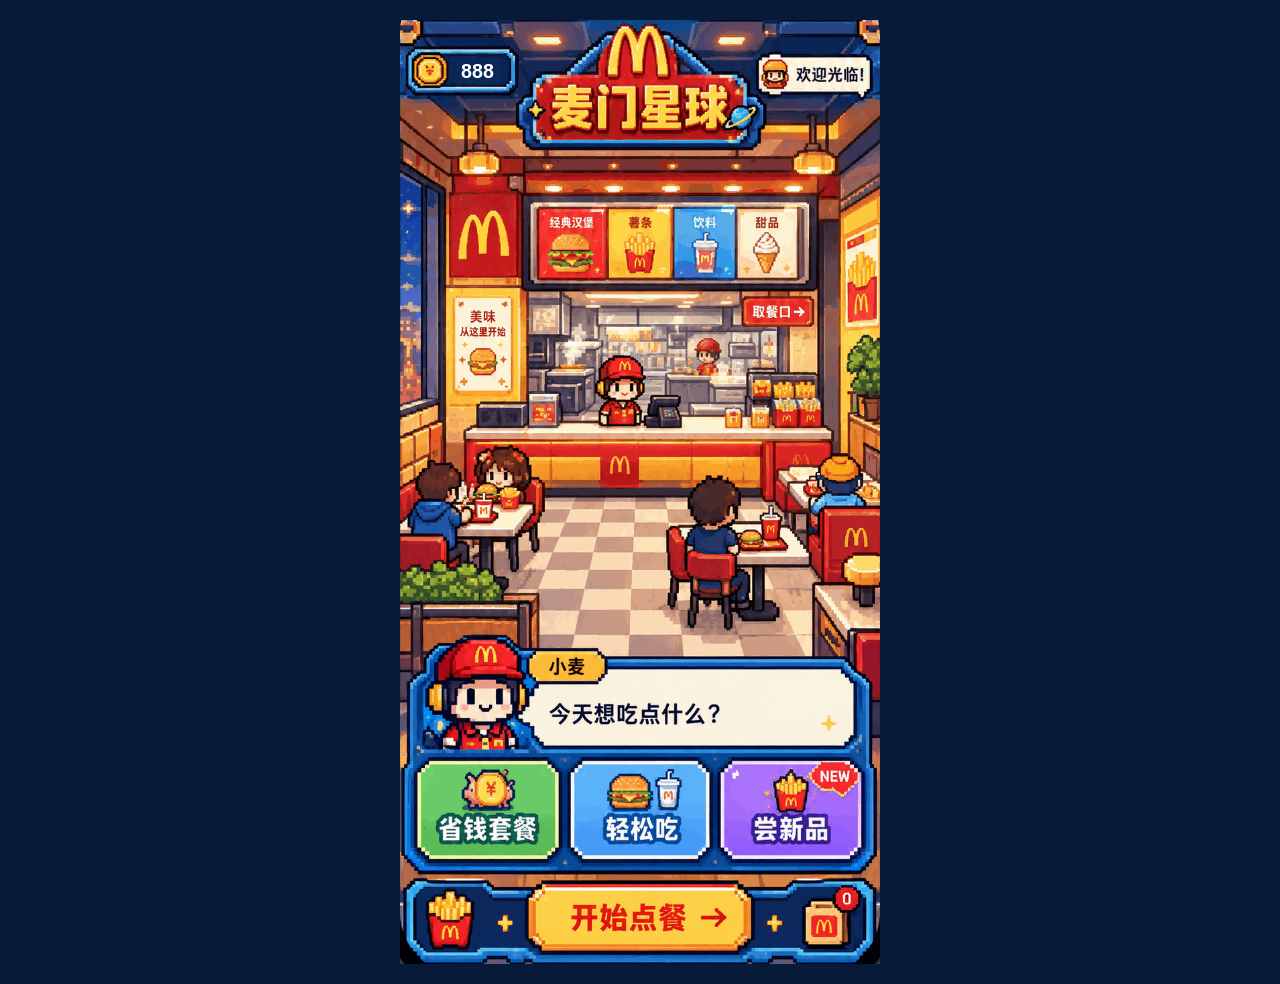
==== commit 17958462: "恢复 docs 版后厨热气动效 + 图片量化优化（加载提速 84%） - docs/ 补回 Canvas 动效层：scene-motion canvas + drawSteam/drawCashier" ====
--- a/docs/index.html
+++ b/docs/index.html
@@ -11,6 +11,7 @@
   <main id="app" data-state="title" aria-label="麦门星球点餐小游戏">
     <section id="scene-wrap" aria-label="像素餐厅静态场景">
       <img id="scene" src="assets/reference/restaurant.png" width="716" height="920" alt="麦门星球餐厅：招牌、菜单、后厨店员和正在用餐的客人" fetchpriority="high">
+      <canvas id="scene-motion" width="716" height="920" aria-hidden="true"></canvas>
       <div id="hud">
         <span id="coins" data-initial="true" role="status" aria-label="游戏金币">888</span>
       </div>
--- a/docs/style.css
+++ b/docs/style.css
@@ -11,6 +11,7 @@
 #app { position: relative; width: 100%; max-width: 480px; margin: 0 auto; container-type: inline-size; background: var(--navy); }
 #scene-wrap { position: relative; width: 100%; }
 #scene { display: block; width: 100%; height: auto; }
+#scene-motion { position: absolute; inset: 0; z-index: 1; width: 100%; height: 100%; pointer-events: none; image-rendering: pixelated; }
 #scene-wrap { overflow: hidden; }
 #hud { position: absolute; inset: 0; pointer-events: none; }
 #coins { position: absolute; left: 11.59%; top: 6.3%; width: 9.08%; height: 4.13%; display: flex; align-items: center; justify-content: center; background: url('assets/reference/coin-blank.png') center / 100% 100%; color: #fff; font-size: 4.1cqw; font-weight: 800; font-variant-numeric: tabular-nums; }
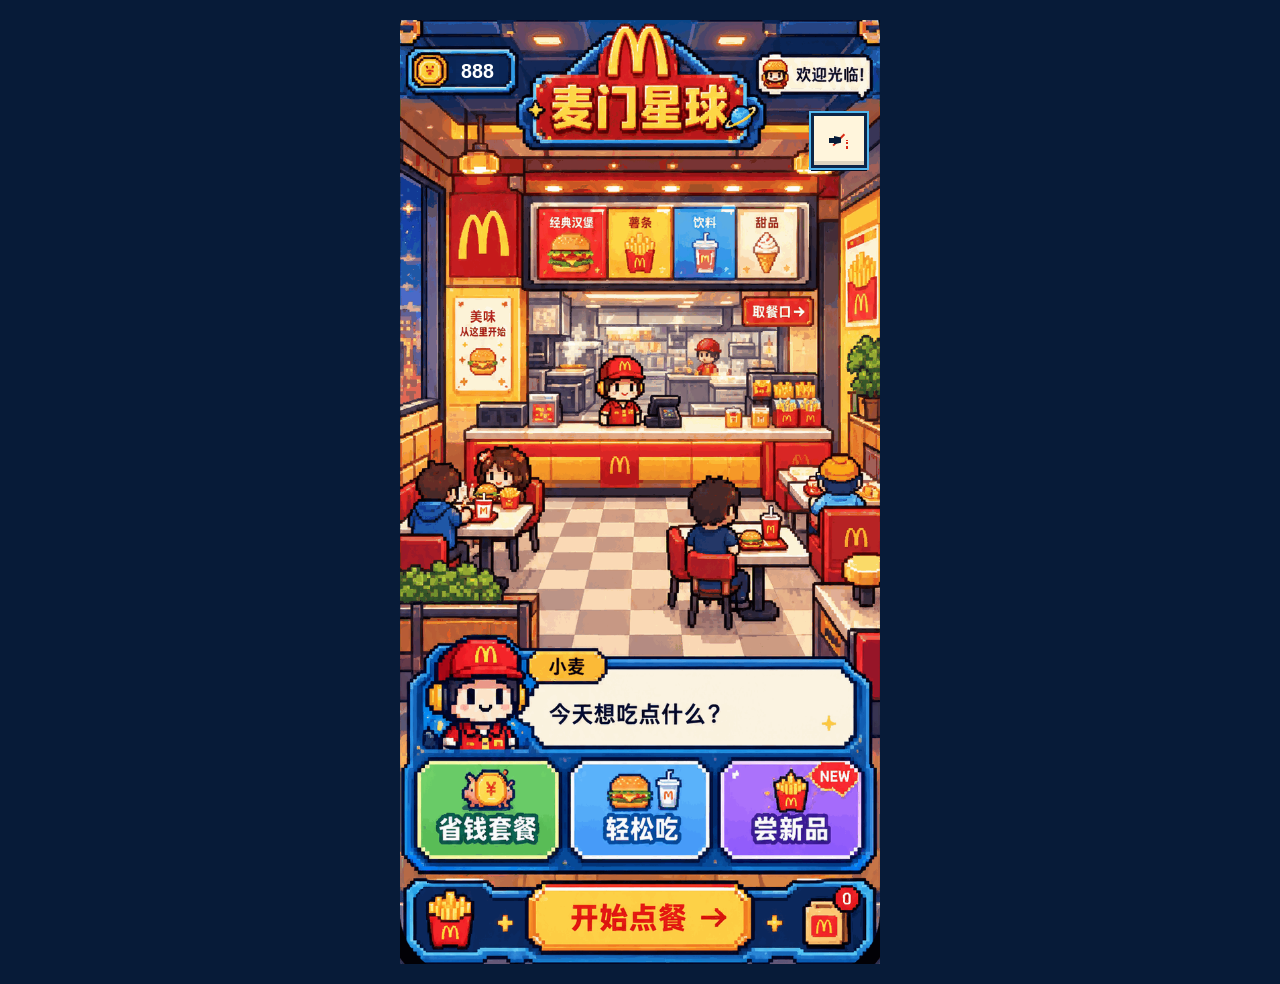
==== commit f5e7dd6a: "加入像素风背景音乐（Web Audio 合成，零体积）+ 音乐开关按钮 - bgm.js：Web Audio API 程序合成 8-bit 循环旋律（三角波主旋律 + 方波低音），无外部音频文件、无版" ====
--- a/docs/index.html
+++ b/docs/index.html
@@ -14,6 +14,13 @@
       <canvas id="scene-motion" width="716" height="920" aria-hidden="true"></canvas>
       <div id="hud">
         <span id="coins" data-initial="true" role="status" aria-label="游戏金币">888</span>
+        <button type="button" id="bgm-toggle" aria-pressed="false" aria-label="播放背景音乐">
+          <span class="bgm-icon" aria-hidden="true">
+            <span class="bgm-wave"><i></i><i></i><i></i></span>
+            <span class="bgm-mute"></span>
+          </span>
+          <span class="sr-only">背景音乐开关</span>
+        </button>
       </div>
       <span id="scene-status" class="sr-only" role="status"></span>
       <div id="customer-dialogue">
@@ -50,6 +57,7 @@
   </main>
   <script src="static-api.js"></script>
   <script src="scene.js"></script>
+  <script src="bgm.js"></script>
   <script src="game.js"></script>
 </body>
 </html>
--- a/docs/style.css
+++ b/docs/style.css
@@ -16,6 +16,91 @@
 #hud { position: absolute; inset: 0; pointer-events: none; }
 #coins { position: absolute; left: 11.59%; top: 6.3%; width: 9.08%; height: 4.13%; display: flex; align-items: center; justify-content: center; background: url('assets/reference/coin-blank.png') center / 100% 100%; color: #fff; font-size: 4.1cqw; font-weight: 800; font-variant-numeric: tabular-nums; }
 #coins[data-initial="true"] { background: none; color: transparent; }
+/* 背景音乐开关：像素风喇叭按钮，位于场景右上角，不遮挡金币与人物。 */
+#bgm-toggle {
+  position: absolute;
+  right: 2.8%;
+  top: 15%;
+  width: 11.5%;
+  aspect-ratio: 1 / 1;
+  padding: 0;
+  border: 3px solid #0c2446;
+  border-radius: 0;
+  background: var(--cream);
+  box-shadow: 0 0 0 2px #51b7ef, inset 0 -4px 0 #0002, 0 3px 0 #050f24;
+  display: flex;
+  align-items: center;
+  justify-content: center;
+  cursor: pointer;
+  pointer-events: auto;
+}
+#bgm-toggle:active { transform: translateY(1px); box-shadow: 0 0 0 2px #51b7ef, inset 0 -3px 0 #0002, 0 2px 0 #050f24; }
+/* 像素喇叭图标：用 box-shadow 画小方块，静音时加斜杠。 */
+.bgm-icon {
+  position: relative;
+  width: 42%;
+  height: 42%;
+  image-rendering: pixelated;
+}
+.bgm-icon::before {
+  content: '';
+  position: absolute;
+  left: 0; top: 38%;
+  width: 42%; height: 24%;
+  background: #071b38;
+}
+.bgm-icon::after {
+  content: '';
+  position: absolute;
+  left: 26%; top: 30%;
+  width: 34%; height: 40%;
+  background: #071b38;
+  clip-path: polygon(0 0, 100% 18%, 100% 82%, 0 100%);
+}
+/* 声波：三条小竖条，播放时出现并轻微上下跳动。 */
+.bgm-wave {
+  position: absolute;
+  right: 6%;
+  top: 50%;
+  width: 8%;
+  height: 44%;
+  display: flex;
+  flex-direction: column;
+  justify-content: center;
+  gap: 14%;
+}
+.bgm-wave i {
+  display: block;
+  width: 100%;
+  background: #da2b16;
+  animation: none;
+}
+.bgm-wave i:nth-child(1) { height: 26%; }
+.bgm-wave i:nth-child(2) { height: 60%; }
+.bgm-wave i:nth-child(3) { height: 100%; }
+#bgm-toggle.playing .bgm-wave i { animation: bgm-wave 0.6s ease-in-out infinite; }
+#bgm-toggle.playing .bgm-wave i:nth-child(2) { animation-delay: 0.15s; }
+#bgm-toggle.playing .bgm-wave i:nth-child(3) { animation-delay: 0.3s; }
+@keyframes bgm-wave {
+  0%, 100% { transform: scaleY(0.4); }
+  50% { transform: scaleY(1); }
+}
+/* 静音斜杠（未播放时显示）。 */
+.bgm-mute {
+  position: absolute;
+  inset: 0;
+  pointer-events: none;
+}
+.bgm-mute::before {
+  content: '';
+  position: absolute;
+  left: 12%; top: 44%;
+  width: 76%; height: 12%;
+  background: #da2b16;
+  transform: rotate(-45deg);
+}
+#bgm-toggle.playing .bgm-mute { display: none; }
+@media (prefers-reduced-motion: reduce) { #bgm-toggle.playing .bgm-wave i { animation: none; } }
 #panel { position: relative; }
 #dialog { position: relative; width: 100%; aspect-ratio: 716 / 178; background: url('assets/reference/dialog-blank.png') center / 100% 100% no-repeat; }
 .bubble { position: absolute; left: 31%; right: 9%; top: 43%; bottom: 14%; display: flex; align-items: center; min-width: 0; }
